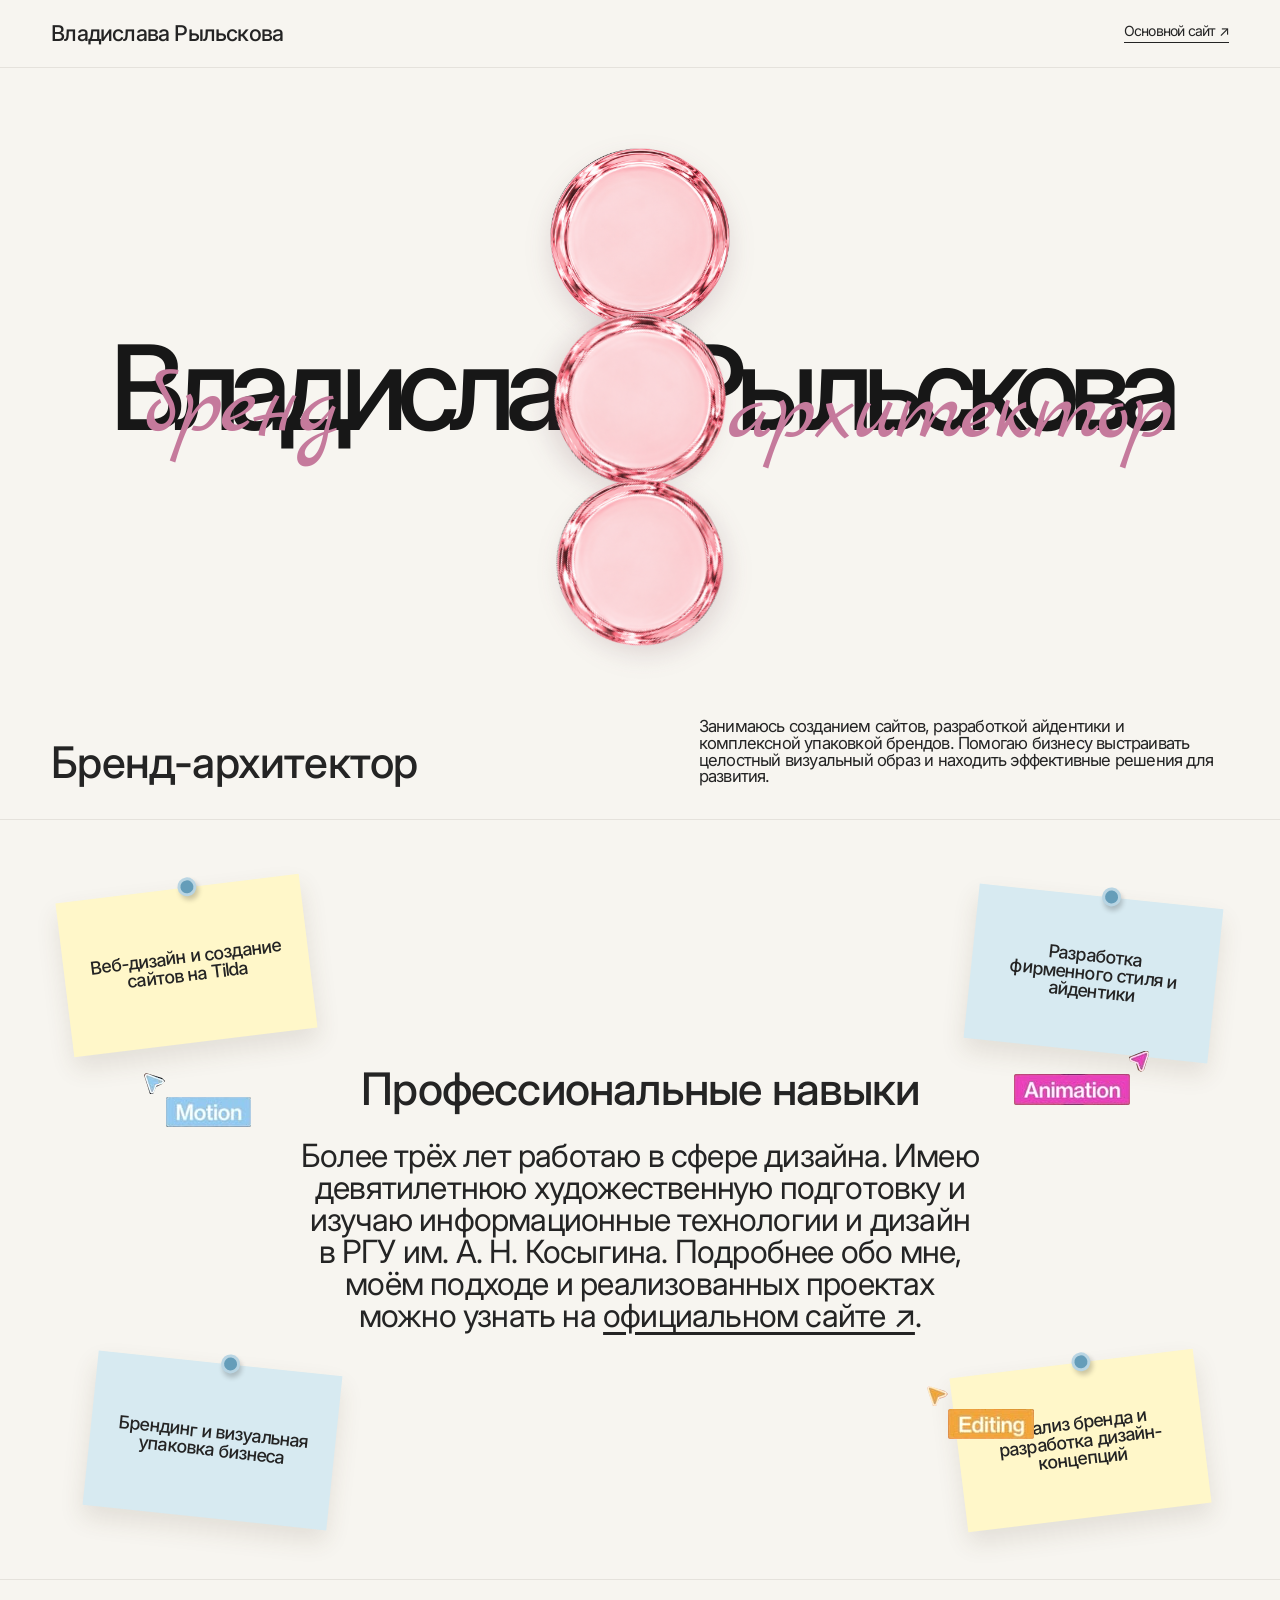
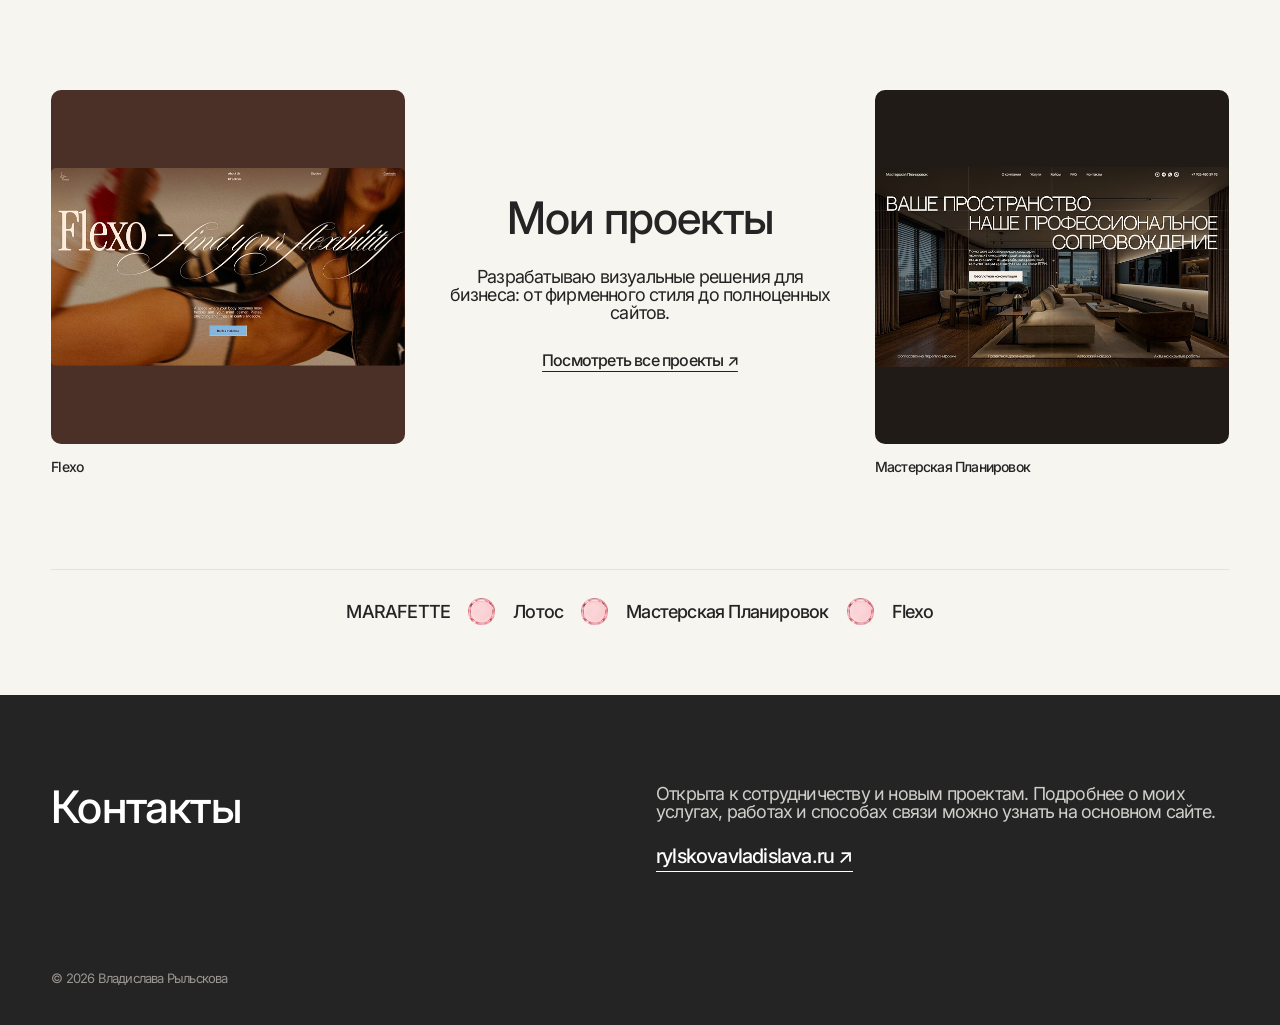
==== index.html @ a418073c "Добавлено мини-портфолио ЛР 7" ====
<!doctype html>
<html lang="ru">
<head>
  <meta charset="utf-8">
  <meta name="viewport" content="width=device-width, initial-scale=1">
  <meta name="description" content="Владислава Рыльскова — бренд-архитектор. Сайты, айдентика и комплексная упаковка брендов.">
  <title>Владислава Рыльскова — бренд-архитектор</title>
  <link rel="preconnect" href="https://fonts.googleapis.com">
  <link rel="preconnect" href="https://fonts.gstatic.com" crossorigin>
  <link href="https://fonts.googleapis.com/css2?family=Inter:wght@400;500&family=Marck+Script&display=swap" rel="stylesheet">
  <link rel="stylesheet" href="style.css">
</head>
<body>
  <header class="hero-top">
        <h1 id="hero-name">Владислава Рыльскова</h1>
        <a href="https://rylskovavladislava.ru" target="_blank" rel="noopener noreferrer">Основной сайт <span aria-hidden="true">↗</span></a>
  </header>
  <main>
    <section id="about" aria-labelledby="hero-name">
      <div class="hero-art" aria-hidden="true">
        <span class="hero-back-name"><span>Владислава</span> <span>Рыльскова</span></span>
        <span class="hero-script hero-script-left">бренд</span>
        <span class="hero-script hero-script-right">архитектор</span>
        <div class="crystal-stack">
          <img src="assets/pink-glass-disc.png" alt="" width="610" height="607">
          <img src="assets/pink-glass-disc.png" alt="" width="610" height="607">
          <img src="assets/pink-glass-disc.png" alt="" width="610" height="607">
        </div>
      </div>
      <div class="hero-bottom">
        <h2>Бренд-архитектор</h2>
        <p>Занимаюсь созданием сайтов, разработкой айдентики и комплексной упаковкой брендов. Помогаю бизнесу выстраивать целостный визуальный образ и находить эффективные решения для развития.</p>
      </div>
    </section>
    <section id="skills" class="content-section" aria-labelledby="skills-title">
      <div class="skills-center">
        <h2 id="skills-title">Профессиональные навыки</h2>
        <p>Более трёх лет работаю в сфере дизайна. Имею девятилетнюю художественную подготовку и изучаю информационные технологии и дизайн в РГУ им. А. Н. Косыгина. Подробнее обо мне, моём подходе и реализованных проектах можно узнать на <a href="https://rylskovavladislava.ru" target="_blank" rel="noopener noreferrer">официальном сайте ↗</a>.</p>
      </div>
      <ul class="skill-notes">
        <li class="skill-note skill-note-one">Веб-дизайн и создание сайтов на Tilda</li>
        <li class="skill-note skill-note-two">Разработка фирменного стиля и айдентики</li>
        <li class="skill-note skill-note-three">Брендинг и визуальная упаковка бизнеса</li>
        <li class="skill-note skill-note-four">Анализ бренда и разработка дизайн-концепций</li>
      </ul>
      <div class="skills-decoration" aria-hidden="true">
        <img class="cursor-motion" src="assets/cursor-motion.png" alt="" width="113" height="60">
        <img class="cursor-animation" src="assets/cursor-animation.png" alt="" width="141" height="60">
        <img class="cursor-editing" src="assets/cursor-editing.png" alt="" width="113" height="59">
      </div>
    </section>
    <section id="projects" class="content-section" aria-labelledby="projects-title">
      <figure class="project-case project-case-left">
        <div class="project-image project-image-flexo">
          <img src="assets/flexo-case.png" alt="Главный экран сайта Flexo" width="705" height="396" loading="lazy">
        </div>
        <figcaption>Flexo</figcaption>
      </figure>
      <div class="projects-center">
        <h2 id="projects-title">Мои проекты</h2>
        <p>Разрабатываю визуальные решения для бизнеса: от фирменного стиля до полноценных сайтов.</p>
        <a class="text-link" href="https://rylskovavladislava.ru" target="_blank" rel="noopener noreferrer">Посмотреть все проекты ↗</a>
      </div>
      <figure class="project-case project-case-right">
        <div class="project-image project-image-planirovok">
          <img src="assets/planirovok-case.png" alt="Главный экран сайта «Мастерская Планировок»" width="706" height="397" loading="lazy">
        </div>
        <figcaption>Мастерская Планировок</figcaption>
      </figure>
      <ul class="project-line" aria-label="Проекты">
        <li>MARAFETTE</li>
        <li class="project-crystal" aria-hidden="true"><img src="assets/pink-glass-disc.png" alt="" width="32" height="32"></li>
        <li>Лотос</li>
        <li class="project-crystal" aria-hidden="true"><img src="assets/pink-glass-disc.png" alt="" width="32" height="32"></li>
        <li>Мастерская Планировок</li>
        <li class="project-crystal" aria-hidden="true"><img src="assets/pink-glass-disc.png" alt="" width="32" height="32"></li>
        <li>Flexo</li>
      </ul>
    </section>
  </main>
  <footer id="contacts" aria-labelledby="contacts-title">
    <div class="footer-inner">
      <h2 id="contacts-title">Контакты</h2>
      <div>
        <p>Открыта к сотрудничеству и новым проектам. Подробнее о моих услугах, работах и способах связи можно узнать на основном сайте.</p>
        <a href="https://rylskovavladislava.ru" target="_blank" rel="noopener noreferrer">rylskovavladislava.ru ↗</a>
      </div>
    </div>
    <p class="copyright">© 2026 Владислава Рыльскова</p>
  </footer>
</body>
</html>
---- style.css ----
/* ==================================
   ОБЩИЕ НАСТРОЙКИ
================================== */

*,
*::before,
*::after {
    box-sizing: border-box;
}

html {
    scroll-behavior: smooth;
}

body {
    margin: 0;
    background-color: #F7F5F0;
    color: #242424;
    font-family: 'Inter', Arial, sans-serif;
    font-size: 16px;
    font-weight: 400;
    line-height: 1;
    letter-spacing: -0.05em;
}

h1,
h2,
h3 {
    font-weight: 500;
}

a {
    color: inherit;
}

a:focus-visible {
    outline: 2px solid #C57A9C;
    outline-offset: 5px;
}


/* ==================================
   ЗАКРЕПЛЁННАЯ ШАПКА
================================== */

.hero-top {
    position: fixed;
    top: 0;
    left: 0;
    right: 0;
    z-index: 20;
    display: flex;
    justify-content: space-between;
    align-items: center;
    gap: 32px;
    min-height: 68px;
    padding: 18px clamp(24px, 4vw, 68px);
    background-color: #F7F5F0;
    border-bottom: 1px solid #E5E2DC;
}

.hero-top h1 {
    margin: 0;
    font-size: clamp(17px, 1.7vw, 25px);
}

.hero-top a {
    padding-bottom: 4px;
    border-bottom: 1px solid currentColor;
    font-size: 14px;
    text-decoration: none;
    white-space: nowrap;
}

.hero-top a:hover,
#skills a:hover,
.text-link:hover {
    color: #C57A9C;
}


/* ==================================
   ПЕРВЫЙ ЭКРАН
================================== */

#about {
    display: flex;
    flex-direction: column;
    min-height: min(820px, 100svh);
    padding: 94px clamp(24px, 4vw, 68px) 34px;
    border-bottom: 1px solid #E5E2DC;
    overflow: hidden;
}

.hero-art {
    position: relative;
    flex: 1;
    min-height: 420px;
}

/* Крупное имя на заднем плане */
.hero-back-name {
    position: absolute;
    top: 47%;
    left: 50%;
    transform: translate(-50%, -50%);
    color: #171717;
    font-size: clamp(65px, 9.2vw, 160px);
    font-weight: 500;
    line-height: 0.8;
    letter-spacing: -0.095em;
    white-space: nowrap;
}

/* Рукописные слова по сторонам */
.hero-script {
    position: absolute;
    z-index: 2;
    color: #C57A9C;
    font-family: 'Marck Script', cursive;
    font-size: clamp(48px, 7.2vw, 120px);
    line-height: 1;
    letter-spacing: -0.035em;
}

.hero-script-left {
    top: 43%;
    left: 8%;
}

.hero-script-right {
    top: 44%;
    right: 5%;
}

/* Вертикальный ряд розовых кристаллов */
.crystal-stack {
    position: absolute;
    top: 49%;
    left: 50%;
    z-index: 1;
    display: flex;
    flex-direction: column;
    align-items: center;
    transform: translate(-50%, -50%);
}

.crystal-stack img {
    display: block;
    width: clamp(108px, 14vw, 218px);
    height: auto;
    filter: drop-shadow(0 11px 13px rgba(95, 47, 66, 0.15));
}

.crystal-stack img + img {
    margin-top: -16px;
}

.crystal-stack img:nth-child(2) {
    transform: rotate(63deg) scale(0.96);
}

.crystal-stack img:nth-child(3) {
    transform: rotate(-28deg) scale(0.93);
}

/* Должность и первый абзац */
.hero-bottom {
    position: relative;
    z-index: 3;
    display: flex;
    justify-content: space-between;
    align-items: end;
    gap: 32px;
}

.hero-bottom h2 {
    flex: 0 0 43%;
    margin: 0;
    font-size: clamp(27px, 3.4vw, 52px);
}

.hero-bottom p {
    width: min(45%, 585px);
    margin: 0;
    font-size: clamp(15px, 1.3vw, 18px);
}


/* ==================================
   ОБЩИЕ СТИЛИ РАЗДЕЛОВ
================================== */

.content-section {
    max-width: 1380px;
    margin: 0 auto;
    padding: 96px clamp(24px, 4vw, 68px);
    scroll-margin-top: 70px;
}

.content-section h2,
#contacts h2 {
    margin: 0;
    font-size: clamp(32px, 3.5vw, 52px);
}

.content-section p,
#contacts p {
    font-size: 18px;
}


/* ==================================
   ВТОРОЙ ЭКРАН — ОБО МНЕ И НАВЫКИ
================================== */

#skills {
    position: relative;
    display: flex;
    align-items: center;
    justify-content: center;
    min-height: 760px;
    border-bottom: 1px solid #E5E2DC;
}

.skills-center {
    position: relative;
    z-index: 2;
    max-width: 680px;
    text-align: center;
}

.skills-center h2 {
    margin-bottom: 28px;
}

.skills-center p {
    margin: 0;
    font-size: clamp(23px, 2.5vw, 32px);
}

.skills-center a {
    text-underline-offset: 5px;
}

/* Четыре заметки с навыками */
.skill-notes {
    position: absolute;
    inset: 0;
    padding: 0;
    margin: 0;
    list-style: none;
}

.skill-note {
    position: absolute;
    display: flex;
    align-items: center;
    justify-content: center;
    width: 245px;
    min-height: 155px;
    padding: 28px 23px;
    background-color: #FFF7C9;
    box-shadow: 0 12px 25px rgba(80, 65, 45, 0.12);
    font-size: 18px;
    font-weight: 500;
    text-align: center;
}

/* Синие кнопки-скрепки на заметках */
.skill-note::before {
    position: absolute;
    top: -10px;
    left: 50%;
    width: 19px;
    height: 19px;
    border: 3px solid #B9D5E3;
    border-radius: 50%;
    background-color: #659DB9;
    box-shadow: 2px 4px 5px rgba(0, 0, 0, 0.2);
    content: '';
}

.skill-note-one {
    top: 9%;
    left: 5%;
    transform: rotate(-7deg);
}

.skill-note-two {
    top: 10%;
    right: 5%;
    background-color: #D7EAF1;
    transform: rotate(6deg);
}

.skill-note-three {
    bottom: 8%;
    left: 7%;
    background-color: #D7EAF1;
    transform: rotate(6deg);
}

.skill-note-four {
    right: 6%;
    bottom: 8%;
    transform: rotate(-7deg);
}

/* Графика курсоров из папки Reel Studio */
.skills-decoration img {
    position: absolute;
    z-index: 1;
    height: auto;
}

.cursor-motion {
    top: 33%;
    left: 11%;
    width: 113px;
}

.cursor-animation {
    top: 30%;
    right: 10%;
    width: 141px;
}

.cursor-editing {
    right: 19%;
    bottom: 18%;
    width: 113px;
}

/* ==================================
   МОИ ПРОЕКТЫ
================================== */

#projects {
    display: grid;
    grid-template-columns: 1fr 1.1fr 1fr;
    align-items: center;
    gap: 40px;
    padding-top: 110px;
    padding-bottom: 70px;
}

.project-case {
    min-width: 0;
    margin: 0;
}

.project-image {
    display: grid;
    place-items: center;
    aspect-ratio: 1;
    overflow: hidden;
    border-radius: 10px;
}

.project-image img {
    display: block;
    width: 100%;
    height: 100%;
    object-fit: contain;
}

.project-image-flexo {
    background-color: #4B3028;
}

.project-image-planirovok {
    background-color: #211B18;
}

.project-case figcaption {
    margin-top: 16px;
    font-size: 14px;
    font-weight: 500;
}

.projects-center {
    text-align: center;
}

.projects-center h2 {
    margin-bottom: 28px;
}

.projects-center p {
    max-width: 430px;
    margin: 0 auto 30px;
    font-size: 18px;
}

.project-line {
    grid-column: 1 / -1;
    display: flex;
    flex-wrap: wrap;
    justify-content: center;
    align-items: center;
    gap: 18px;
    margin: 55px 0 0;
    padding: 28px 0 0;
    border-top: 1px solid #E5E2DC;
    list-style: none;
    font-size: 18px;
    font-weight: 500;
    text-align: center;
}

.project-crystal img {
    display: block;
    width: 27px;
    height: 27px;
}

.text-link {
    display: inline-block;
    font-weight: 500;
    text-underline-offset: 5px;
}


/* ==================================
   КОНТАКТЫ
================================== */

#contacts {
    padding: 90px clamp(24px, 4vw, 68px) 40px;
    background-color: #242424;
    color: #FFFFFF;
    scroll-margin-top: 70px;
}

.footer-inner {
    display: grid;
    grid-template-columns: 1fr 1fr;
    gap: 32px;
    max-width: 1244px;
    margin: 0 auto;
}

.footer-inner p {
    max-width: 600px;
    margin: 0 0 25px;
    color: #D0CECA;
}

.footer-inner a {
    display: inline-block;
    padding-bottom: 5px;
    border-bottom: 1px solid #FFFFFF;
    font-size: 20px;
    font-weight: 500;
    text-decoration: none;
}

.footer-inner a:hover {
    color: #E5B6CB;
}

#contacts .copyright {
    max-width: 1244px;
    margin: 100px auto 0;
    color: #999590;
    font-size: 13px;
}


/* ==================================
   АДАПТАЦИЯ ПОД ПЛАНШЕТЫ
================================== */

@media (max-width: 900px) {
    #about {
        min-height: 780px;
    }

    .hero-back-name {
        font-size: 9.3vw;
    }

    .hero-script-left {
        left: 2%;
    }

    .hero-script-right {
        right: 1%;
    }

    .hero-bottom h2 {
        flex-basis: 38%;
    }

    .hero-bottom p {
        width: 52%;
    }

    #skills {
        min-height: 820px;
    }

    .skills-center {
        max-width: 560px;
    }

    .skill-note {
        width: 205px;
        min-height: 140px;
        font-size: 16px;
    }

    #projects {
        grid-template-columns: 1fr 1fr;
    }

    .projects-center {
        grid-column: 1 / -1;
        grid-row: 1;
        margin-bottom: 24px;
    }
}


/* ==================================
   АДАПТАЦИЯ ПОД ТЕЛЕФОНЫ
================================== */

@media (max-width: 600px) {
    #about {
        min-height: 100svh;
        padding: 88px 20px 28px;
    }

    .hero-top {
        gap: 12px;
        min-height: 70px;
        padding: 16px 20px;
    }

    .hero-top h1 {
        max-width: 145px;
        font-size: 17px;
    }

    .hero-top a {
        font-size: 12px;
    }

    .hero-art {
        min-height: 350px;
    }

    .hero-back-name {
        top: 46%;
        display: flex;
        flex-direction: column;
        align-items: center;
        gap: 8px;
        font-size: clamp(53px, 13.5vw, 82px);
    }

    .hero-script {
        font-size: clamp(38px, 11vw, 60px);
    }

    .hero-script-left {
        top: 27%;
        left: 3%;
    }

    .hero-script-right {
        top: 58%;
        right: 2%;
    }

    .crystal-stack {
        top: 46%;
    }

    .crystal-stack img {
        width: clamp(104px, 29vw, 150px);
    }

    .crystal-stack img + img {
        margin-top: -7px;
    }

    .hero-bottom {
        display: block;
    }

    .hero-bottom h2 {
        margin-bottom: 18px;
        font-size: clamp(28px, 8vw, 42px);
    }

    .hero-bottom p {
        width: 100%;
        font-size: 15px;
    }

    .content-section {
        padding: 70px 24px;
    }

    #skills {
        display: block;
        min-height: 0;
    }

    .skills-center {
        margin: 0 auto 74px;
    }

    .skills-center h2 {
        margin-bottom: 25px;
    }

    .skills-center p {
        font-size: 23px;
    }

    .skill-notes {
        position: static;
        display: grid;
        gap: 35px;
    }

    .skill-note {
        position: relative;
        top: auto;
        right: auto;
        bottom: auto;
        left: auto;
        width: min(82%, 300px);
        min-height: 125px;
        margin: 0;
        font-size: 17px;
    }

    .skill-note:nth-child(even) {
        margin-left: auto;
    }

    .skills-decoration {
        display: none;
    }

    .footer-inner {
        display: block;
    }

    #projects {
        gap: 18px;
        padding-top: 75px;
        padding-bottom: 55px;
    }

    .projects-center {
        margin-bottom: 20px;
    }

    .projects-center h2 {
        margin-bottom: 20px;
    }

    .project-case figcaption {
        font-size: 12px;
    }

    .project-line {
        gap: 10px;
        margin-top: 28px;
        padding-top: 25px;
        font-size: 15px;
    }

    .project-crystal img {
        width: 20px;
        height: 20px;
    }

    #contacts {
        padding: 70px 24px 40px;
    }

    #contacts h2 {
        margin-bottom: 32px;
    }

    .footer-inner a {
        font-size: 17px;
    }

    #contacts .copyright {
        margin-top: 80px;
    }
}


/* ==================================
   НАСТРОЙКИ ДОСТУПНОСТИ
================================== */

@media (prefers-reduced-motion: reduce) {
    html {
        scroll-behavior: auto;
    }

}
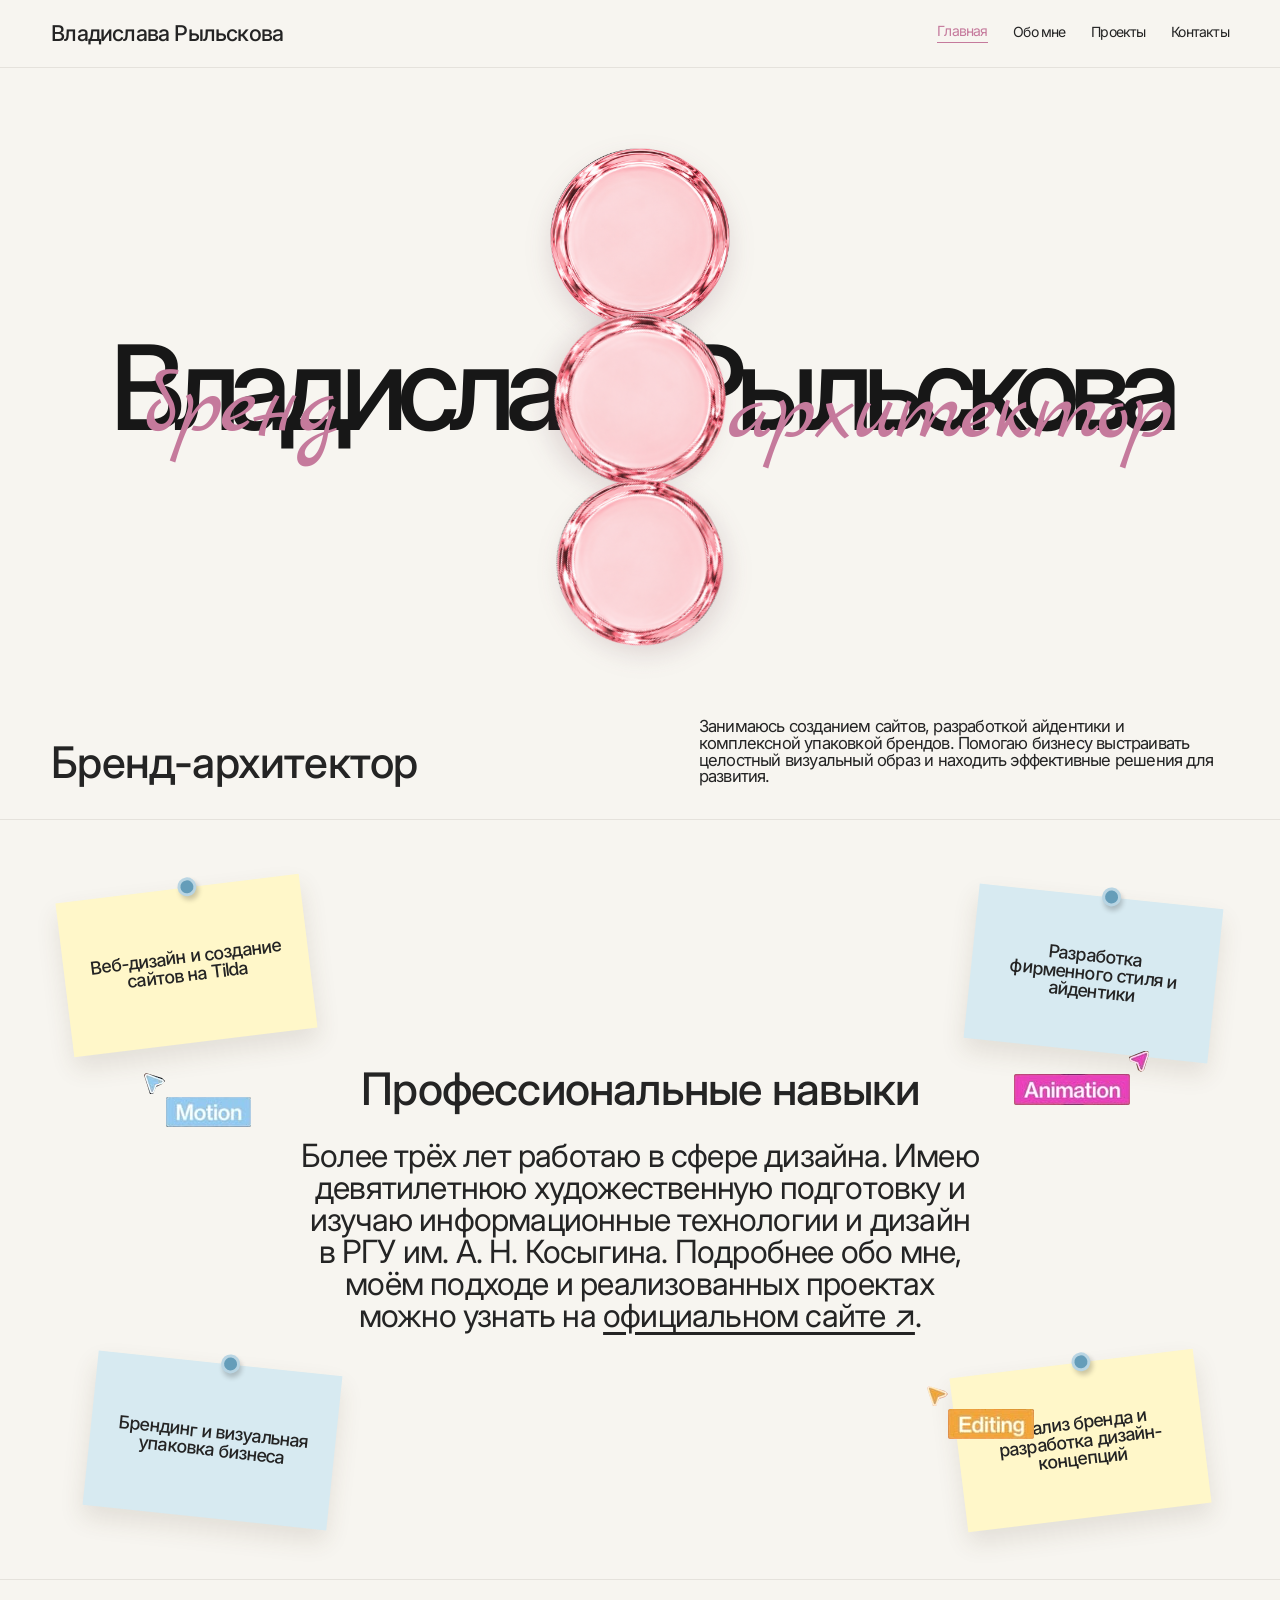
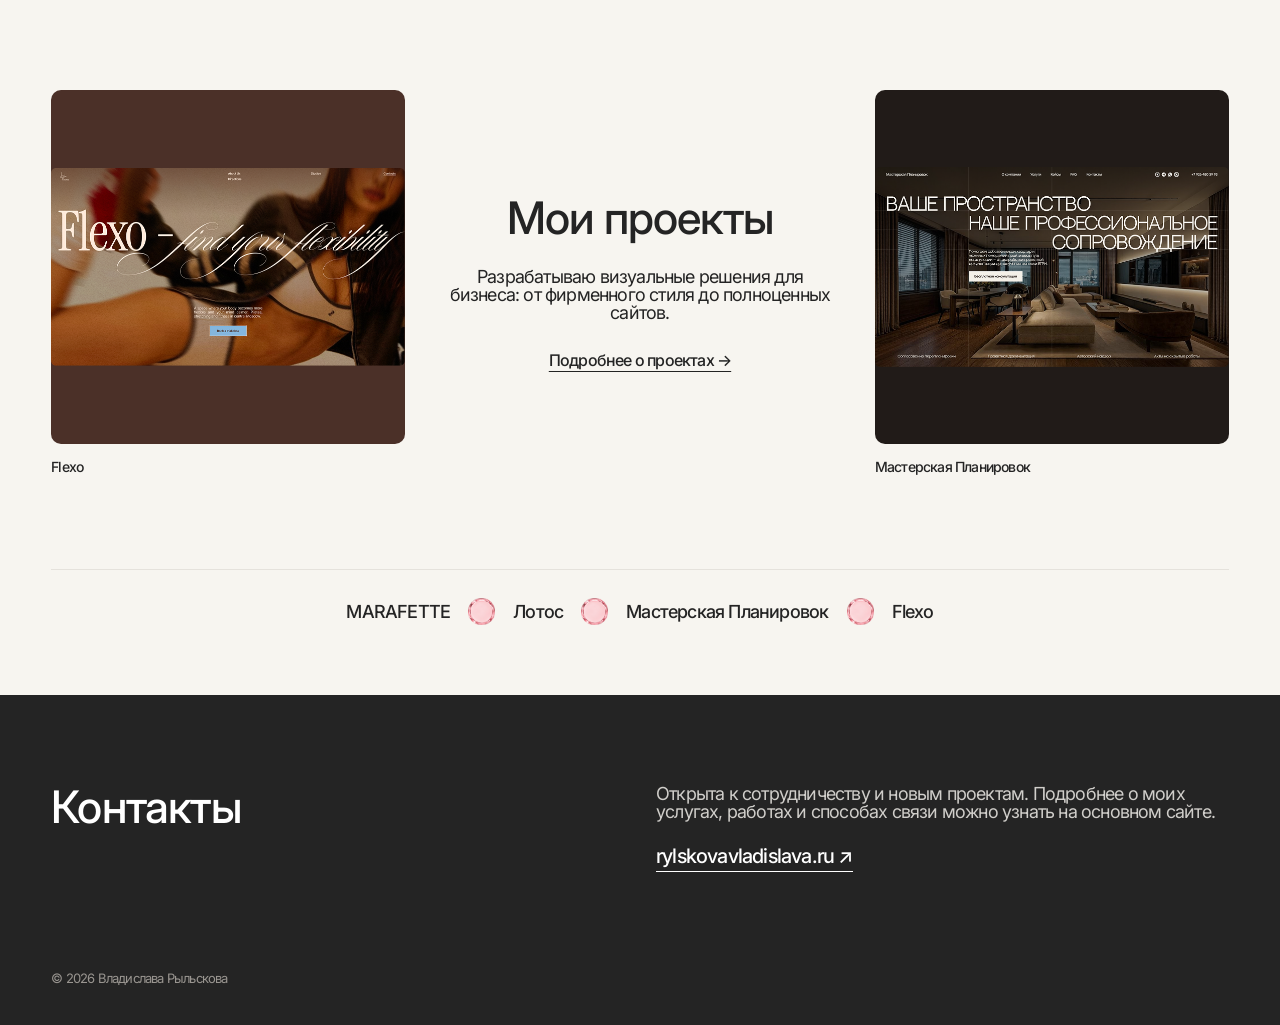
==== commit cb4cba42: "Расширить действующее портфолио для лабораторной работы 8" ====
--- a/index.html
+++ b/index.html
@@ -3,17 +3,24 @@
 <head>
   <meta charset="utf-8">
   <meta name="viewport" content="width=device-width, initial-scale=1">
-  <meta name="description" content="Владислава Рыльскова — бренд-архитектор. Сайты, айдентика и комплексная упаковка брендов.">
-  <title>Владислава Рыльскова — бренд-архитектор</title>
+  <meta name="description" content="Бренд-архитектор Владислава Рыльскова создаёт сайты, айдентику и визуальную упаковку брендов. Узнайте о подходе, проектах и возможностях сотрудничества.">
+  <title>Бренд-архитектор Владислава Рыльскова — сайты и айдентика</title>
   <link rel="preconnect" href="https://fonts.googleapis.com">
   <link rel="preconnect" href="https://fonts.gstatic.com" crossorigin>
   <link href="https://fonts.googleapis.com/css2?family=Inter:wght@400;500&family=Marck+Script&display=swap" rel="stylesheet">
-  <link rel="stylesheet" href="style.css">
+  <link rel="stylesheet" href="css/style.css">
+  <script src="js/site.js" defer></script>
 </head>
 <body>
   <header class="hero-top">
-        <h1 id="hero-name">Владислава Рыльскова</h1>
-        <a href="https://rylskovavladislava.ru" target="_blank" rel="noopener noreferrer">Основной сайт <span aria-hidden="true">↗</span></a>
+    <a class="site-name" href="index.html">Владислава Рыльскова</a>
+    <button class="menu-toggle" type="button" aria-expanded="false" aria-controls="site-nav">Меню</button>
+    <nav class="site-nav" id="site-nav" aria-label="Основная навигация">
+      <a href="index.html" aria-current="page">Главная</a>
+      <a href="about.html">Обо мне</a>
+      <a href="projects.html">Проекты</a>
+      <a href="contacts.html">Контакты</a>
+    </nav>
   </header>
   <main>
     <section id="about" aria-labelledby="hero-name">
@@ -22,13 +29,13 @@
         <span class="hero-script hero-script-left">бренд</span>
         <span class="hero-script hero-script-right">архитектор</span>
         <div class="crystal-stack">
-          <img src="assets/pink-glass-disc.png" alt="" width="610" height="607">
-          <img src="assets/pink-glass-disc.png" alt="" width="610" height="607">
-          <img src="assets/pink-glass-disc.png" alt="" width="610" height="607">
+          <img src="images/pink-glass-disc.png" alt="" width="610" height="607">
+          <img src="images/pink-glass-disc.png" alt="" width="610" height="607">
+          <img src="images/pink-glass-disc.png" alt="" width="610" height="607">
         </div>
       </div>
       <div class="hero-bottom">
-        <h2>Бренд-архитектор</h2>
+        <h1 id="hero-name">Бренд-архитектор</h1>
         <p>Занимаюсь созданием сайтов, разработкой айдентики и комплексной упаковкой брендов. Помогаю бизнесу выстраивать целостный визуальный образ и находить эффективные решения для развития.</p>
       </div>
     </section>
@@ -44,36 +51,36 @@
         <li class="skill-note skill-note-four">Анализ бренда и разработка дизайн-концепций</li>
       </ul>
       <div class="skills-decoration" aria-hidden="true">
-        <img class="cursor-motion" src="assets/cursor-motion.png" alt="" width="113" height="60">
-        <img class="cursor-animation" src="assets/cursor-animation.png" alt="" width="141" height="60">
-        <img class="cursor-editing" src="assets/cursor-editing.png" alt="" width="113" height="59">
+        <img class="cursor-motion" src="images/cursor-motion.png" alt="" width="113" height="60">
+        <img class="cursor-animation" src="images/cursor-animation.png" alt="" width="141" height="60">
+        <img class="cursor-editing" src="images/cursor-editing.png" alt="" width="113" height="59">
       </div>
     </section>
     <section id="projects" class="content-section" aria-labelledby="projects-title">
       <figure class="project-case project-case-left">
         <div class="project-image project-image-flexo">
-          <img src="assets/flexo-case.png" alt="Главный экран сайта Flexo" width="705" height="396" loading="lazy">
+          <img src="images/flexo-case.png" alt="Главный экран сайта Flexo" width="705" height="396" loading="lazy">
         </div>
         <figcaption>Flexo</figcaption>
       </figure>
       <div class="projects-center">
         <h2 id="projects-title">Мои проекты</h2>
         <p>Разрабатываю визуальные решения для бизнеса: от фирменного стиля до полноценных сайтов.</p>
-        <a class="text-link" href="https://rylskovavladislava.ru" target="_blank" rel="noopener noreferrer">Посмотреть все проекты ↗</a>
+        <a class="text-link" href="projects.html">Подробнее о проектах →</a>
       </div>
       <figure class="project-case project-case-right">
         <div class="project-image project-image-planirovok">
-          <img src="assets/planirovok-case.png" alt="Главный экран сайта «Мастерская Планировок»" width="706" height="397" loading="lazy">
+          <img src="images/planirovok-case.png" alt="Главный экран сайта «Мастерская Планировок»" width="706" height="397" loading="lazy">
         </div>
         <figcaption>Мастерская Планировок</figcaption>
       </figure>
       <ul class="project-line" aria-label="Проекты">
         <li>MARAFETTE</li>
-        <li class="project-crystal" aria-hidden="true"><img src="assets/pink-glass-disc.png" alt="" width="32" height="32"></li>
+        <li class="project-crystal" aria-hidden="true"><img src="images/pink-glass-disc.png" alt="" width="32" height="32"></li>
         <li>Лотос</li>
-        <li class="project-crystal" aria-hidden="true"><img src="assets/pink-glass-disc.png" alt="" width="32" height="32"></li>
+        <li class="project-crystal" aria-hidden="true"><img src="images/pink-glass-disc.png" alt="" width="32" height="32"></li>
         <li>Мастерская Планировок</li>
-        <li class="project-crystal" aria-hidden="true"><img src="assets/pink-glass-disc.png" alt="" width="32" height="32"></li>
+        <li class="project-crystal" aria-hidden="true"><img src="images/pink-glass-disc.png" alt="" width="32" height="32"></li>
         <li>Flexo</li>
       </ul>
     </section>
--- a/css/style.css
+++ b/css/style.css
@@ -0,0 +1,919 @@
+/* ==================================
+   ОБЩИЕ НАСТРОЙКИ
+================================== */
+
+*,
+*::before,
+*::after {
+    box-sizing: border-box;
+}
+
+html {
+    scroll-behavior: smooth;
+}
+
+body {
+    margin: 0;
+    background-color: #F7F5F0;
+    color: #242424;
+    font-family: 'Inter', Arial, sans-serif;
+    font-size: 16px;
+    font-weight: 400;
+    line-height: 1;
+    letter-spacing: -0.05em;
+}
+
+h1,
+h2,
+h3 {
+    font-weight: 500;
+}
+
+a {
+    color: inherit;
+}
+
+a:focus-visible {
+    outline: 2px solid #C57A9C;
+    outline-offset: 5px;
+}
+
+
+/* ==================================
+   ЗАКРЕПЛЁННАЯ ШАПКА
+================================== */
+
+.hero-top {
+    position: fixed;
+    top: 0;
+    left: 0;
+    right: 0;
+    z-index: 20;
+    display: flex;
+    justify-content: space-between;
+    align-items: center;
+    gap: 32px;
+    min-height: 68px;
+    padding: 18px clamp(24px, 4vw, 68px);
+    background-color: #F7F5F0;
+    border-bottom: 1px solid #E5E2DC;
+}
+
+.hero-top .site-name {
+    margin: 0;
+    font-size: clamp(17px, 1.7vw, 25px);
+    font-weight: 500;
+    text-decoration: none;
+}
+
+.site-nav {
+    display: flex;
+    align-items: center;
+    gap: clamp(12px, 2vw, 32px);
+}
+
+.site-nav a {
+    padding-bottom: 4px;
+    font-size: 14px;
+    text-decoration: none;
+    white-space: nowrap;
+}
+
+.site-nav a:hover,
+.site-nav a[aria-current="page"],
+#skills a:hover,
+.text-link:hover {
+    color: #C57A9C;
+}
+
+.site-nav a[aria-current="page"] {
+    border-bottom: 1px solid currentColor;
+}
+
+.menu-toggle {
+    display: none;
+}
+
+/* ==================================
+   ПЕРВЫЙ ЭКРАН
+================================== */
+
+#about {
+    display: flex;
+    flex-direction: column;
+    min-height: min(820px, 100svh);
+    padding: 94px clamp(24px, 4vw, 68px) 34px;
+    border-bottom: 1px solid #E5E2DC;
+    overflow: hidden;
+}
+
+.hero-art {
+    position: relative;
+    flex: 1;
+    min-height: 420px;
+}
+
+/* Крупное имя на заднем плане */
+.hero-back-name {
+    position: absolute;
+    top: 47%;
+    left: 50%;
+    transform: translate(-50%, -50%);
+    color: #171717;
+    font-size: clamp(65px, 9.2vw, 160px);
+    font-weight: 500;
+    line-height: 0.8;
+    letter-spacing: -0.095em;
+    white-space: nowrap;
+}
+
+/* Рукописные слова по сторонам */
+.hero-script {
+    position: absolute;
+    z-index: 2;
+    color: #C57A9C;
+    font-family: 'Marck Script', cursive;
+    font-size: clamp(48px, 7.2vw, 120px);
+    line-height: 1;
+    letter-spacing: -0.035em;
+}
+
+.hero-script-left {
+    top: 43%;
+    left: 8%;
+}
+
+.hero-script-right {
+    top: 44%;
+    right: 5%;
+}
+
+/* Вертикальный ряд розовых кристаллов */
+.crystal-stack {
+    position: absolute;
+    top: 49%;
+    left: 50%;
+    z-index: 1;
+    display: flex;
+    flex-direction: column;
+    align-items: center;
+    transform: translate(-50%, -50%);
+}
+
+.crystal-stack img {
+    display: block;
+    width: clamp(108px, 14vw, 218px);
+    height: auto;
+    filter: drop-shadow(0 11px 13px rgba(95, 47, 66, 0.15));
+}
+
+.crystal-stack img + img {
+    margin-top: -16px;
+}
+
+.crystal-stack img:nth-child(2) {
+    transform: rotate(63deg) scale(0.96);
+}
+
+.crystal-stack img:nth-child(3) {
+    transform: rotate(-28deg) scale(0.93);
+}
+
+/* Должность и первый абзац */
+.hero-bottom {
+    position: relative;
+    z-index: 3;
+    display: flex;
+    justify-content: space-between;
+    align-items: end;
+    gap: 32px;
+}
+
+.hero-bottom h1 {
+    flex: 0 0 43%;
+    margin: 0;
+    font-size: clamp(27px, 3.4vw, 52px);
+}
+
+.hero-bottom p {
+    width: min(45%, 585px);
+    margin: 0;
+    font-size: clamp(15px, 1.3vw, 18px);
+}
+
+
+/* ==================================
+   ОБЩИЕ СТИЛИ РАЗДЕЛОВ
+================================== */
+
+.content-section {
+    max-width: 1380px;
+    margin: 0 auto;
+    padding: 96px clamp(24px, 4vw, 68px);
+    scroll-margin-top: 70px;
+}
+
+.content-section h2,
+#contacts h2 {
+    margin: 0;
+    font-size: clamp(32px, 3.5vw, 52px);
+}
+
+.content-section p,
+#contacts p {
+    font-size: 18px;
+}
+
+
+/* ==================================
+   ВТОРОЙ ЭКРАН — ОБО МНЕ И НАВЫКИ
+================================== */
+
+#skills {
+    position: relative;
+    display: flex;
+    align-items: center;
+    justify-content: center;
+    min-height: 760px;
+    border-bottom: 1px solid #E5E2DC;
+}
+
+.skills-center {
+    position: relative;
+    z-index: 2;
+    max-width: 680px;
+    text-align: center;
+}
+
+.skills-center h2 {
+    margin-bottom: 28px;
+}
+
+.skills-center p {
+    margin: 0;
+    font-size: clamp(23px, 2.5vw, 32px);
+}
+
+.skills-center a {
+    text-underline-offset: 5px;
+}
+
+/* Четыре заметки с навыками */
+.skill-notes {
+    position: absolute;
+    inset: 0;
+    padding: 0;
+    margin: 0;
+    list-style: none;
+}
+
+.skill-note {
+    position: absolute;
+    display: flex;
+    align-items: center;
+    justify-content: center;
+    width: 245px;
+    min-height: 155px;
+    padding: 28px 23px;
+    background-color: #FFF7C9;
+    box-shadow: 0 12px 25px rgba(80, 65, 45, 0.12);
+    font-size: 18px;
+    font-weight: 500;
+    text-align: center;
+}
+
+/* Синие кнопки-скрепки на заметках */
+.skill-note::before {
+    position: absolute;
+    top: -10px;
+    left: 50%;
+    width: 19px;
+    height: 19px;
+    border: 3px solid #B9D5E3;
+    border-radius: 50%;
+    background-color: #659DB9;
+    box-shadow: 2px 4px 5px rgba(0, 0, 0, 0.2);
+    content: '';
+}
+
+.skill-note-one {
+    top: 9%;
+    left: 5%;
+    transform: rotate(-7deg);
+}
+
+.skill-note-two {
+    top: 10%;
+    right: 5%;
+    background-color: #D7EAF1;
+    transform: rotate(6deg);
+}
+
+.skill-note-three {
+    bottom: 8%;
+    left: 7%;
+    background-color: #D7EAF1;
+    transform: rotate(6deg);
+}
+
+.skill-note-four {
+    right: 6%;
+    bottom: 8%;
+    transform: rotate(-7deg);
+}
+
+/* Графика курсоров из папки Reel Studio */
+.skills-decoration img {
+    position: absolute;
+    z-index: 1;
+    height: auto;
+}
+
+.cursor-motion {
+    top: 33%;
+    left: 11%;
+    width: 113px;
+}
+
+.cursor-animation {
+    top: 30%;
+    right: 10%;
+    width: 141px;
+}
+
+.cursor-editing {
+    right: 19%;
+    bottom: 18%;
+    width: 113px;
+}
+
+/* ==================================
+   МОИ ПРОЕКТЫ
+================================== */
+
+#projects {
+    display: grid;
+    grid-template-columns: 1fr 1.1fr 1fr;
+    align-items: center;
+    gap: 40px;
+    padding-top: 110px;
+    padding-bottom: 70px;
+}
+
+.project-case {
+    min-width: 0;
+    margin: 0;
+}
+
+.project-image {
+    display: grid;
+    place-items: center;
+    aspect-ratio: 1;
+    overflow: hidden;
+    border-radius: 10px;
+}
+
+.project-image img {
+    display: block;
+    width: 100%;
+    height: 100%;
+    object-fit: contain;
+}
+
+.project-image-flexo {
+    background-color: #4B3028;
+}
+
+.project-image-planirovok {
+    background-color: #211B18;
+}
+
+.project-case figcaption {
+    margin-top: 16px;
+    font-size: 14px;
+    font-weight: 500;
+}
+
+.projects-center {
+    text-align: center;
+}
+
+.projects-center h2 {
+    margin-bottom: 28px;
+}
+
+.projects-center p {
+    max-width: 430px;
+    margin: 0 auto 30px;
+    font-size: 18px;
+}
+
+.project-line {
+    grid-column: 1 / -1;
+    display: flex;
+    flex-wrap: wrap;
+    justify-content: center;
+    align-items: center;
+    gap: 18px;
+    margin: 55px 0 0;
+    padding: 28px 0 0;
+    border-top: 1px solid #E5E2DC;
+    list-style: none;
+    font-size: 18px;
+    font-weight: 500;
+    text-align: center;
+}
+
+.project-crystal img {
+    display: block;
+    width: 27px;
+    height: 27px;
+}
+
+.text-link {
+    display: inline-block;
+    font-weight: 500;
+    text-underline-offset: 5px;
+}
+
+
+/* ==================================
+   КОНТАКТЫ
+================================== */
+
+#contacts {
+    padding: 90px clamp(24px, 4vw, 68px) 40px;
+    background-color: #242424;
+    color: #FFFFFF;
+    scroll-margin-top: 70px;
+}
+
+.footer-inner {
+    display: grid;
+    grid-template-columns: 1fr 1fr;
+    gap: 32px;
+    max-width: 1244px;
+    margin: 0 auto;
+}
+
+.footer-inner p {
+    max-width: 600px;
+    margin: 0 0 25px;
+    color: #D0CECA;
+}
+
+.footer-inner a {
+    display: inline-block;
+    padding-bottom: 5px;
+    border-bottom: 1px solid #FFFFFF;
+    font-size: 20px;
+    font-weight: 500;
+    text-decoration: none;
+}
+
+.footer-inner a:hover {
+    color: #E5B6CB;
+}
+
+#contacts .copyright {
+    max-width: 1244px;
+    margin: 100px auto 0;
+    color: #999590;
+    font-size: 13px;
+}
+
+
+/* ==================================
+   АДАПТАЦИЯ ПОД ПЛАНШЕТЫ
+================================== */
+
+@media (max-width: 900px) {
+    #about {
+        min-height: 780px;
+    }
+
+    .hero-back-name {
+        font-size: 9.3vw;
+    }
+
+    .hero-script-left {
+        left: 2%;
+    }
+
+    .hero-script-right {
+        right: 1%;
+    }
+
+    .hero-bottom h1 {
+        flex-basis: 38%;
+    }
+
+    .hero-bottom p {
+        width: 52%;
+    }
+
+    #skills {
+        min-height: 820px;
+    }
+
+    .skills-center {
+        max-width: 560px;
+    }
+
+    .skill-note {
+        width: 205px;
+        min-height: 140px;
+        font-size: 16px;
+    }
+
+    #projects {
+        grid-template-columns: 1fr 1fr;
+    }
+
+    .projects-center {
+        grid-column: 1 / -1;
+        grid-row: 1;
+        margin-bottom: 24px;
+    }
+}
+
+
+/* ==================================
+   АДАПТАЦИЯ ПОД ТЕЛЕФОНЫ
+================================== */
+
+@media (max-width: 600px) {
+    #about {
+        min-height: 100svh;
+        padding: 88px 20px 28px;
+    }
+
+    .hero-top {
+        gap: 12px;
+        min-height: 70px;
+        padding: 16px 20px;
+    }
+
+    .hero-top .site-name {
+        max-width: 145px;
+        font-size: 17px;
+    }
+
+    .menu-toggle {
+        display: block;
+        padding: 8px 12px;
+        border: 1px solid #C9C5BF;
+        border-radius: 4px;
+        background: transparent;
+        color: inherit;
+        font: inherit;
+        font-size: 14px;
+        cursor: pointer;
+    }
+
+    .site-nav {
+        position: absolute;
+        top: 100%;
+        right: 0;
+        left: 0;
+        display: none;
+        flex-direction: column;
+        align-items: stretch;
+        gap: 0;
+        padding: 12px 20px 18px;
+        background: #F7F5F0;
+        border-bottom: 1px solid #E5E2DC;
+        box-shadow: 0 12px 20px rgba(0, 0, 0, 0.08);
+    }
+
+    .site-nav.is-open {
+        display: flex;
+    }
+
+    .site-nav a {
+        padding: 12px 0;
+    }
+
+    .hero-art {
+        min-height: 350px;
+    }
+
+    .hero-back-name {
+        top: 46%;
+        display: flex;
+        flex-direction: column;
+        align-items: center;
+        gap: 8px;
+        font-size: clamp(53px, 13.5vw, 82px);
+    }
+
+    .hero-script {
+        font-size: clamp(38px, 11vw, 60px);
+    }
+
+    .hero-script-left {
+        top: 27%;
+        left: 3%;
+    }
+
+    .hero-script-right {
+        top: 58%;
+        right: 2%;
+    }
+
+    .crystal-stack {
+        top: 46%;
+    }
+
+    .crystal-stack img {
+        width: clamp(104px, 29vw, 150px);
+    }
+
+    .crystal-stack img + img {
+        margin-top: -7px;
+    }
+
+    .hero-bottom {
+        display: block;
+    }
+
+    .hero-bottom h2 {
+        margin-bottom: 18px;
+        font-size: clamp(28px, 8vw, 42px);
+    }
+
+    .hero-bottom p {
+        width: 100%;
+        font-size: 15px;
+    }
+
+    .content-section {
+        padding: 70px 24px;
+    }
+
+    #skills {
+        display: block;
+        min-height: 0;
+    }
+
+    .skills-center {
+        margin: 0 auto 74px;
+    }
+
+    .skills-center h2 {
+        margin-bottom: 25px;
+    }
+
+    .skills-center p {
+        font-size: 23px;
+    }
+
+    .skill-notes {
+        position: static;
+        display: grid;
+        gap: 35px;
+    }
+
+    .skill-note {
+        position: relative;
+        top: auto;
+        right: auto;
+        bottom: auto;
+        left: auto;
+        width: min(82%, 300px);
+        min-height: 125px;
+        margin: 0;
+        font-size: 17px;
+    }
+
+    .skill-note:nth-child(even) {
+        margin-left: auto;
+    }
+
+    .skills-decoration {
+        display: none;
+    }
+
+    .footer-inner {
+        display: block;
+    }
+
+    #projects {
+        gap: 18px;
+        padding-top: 75px;
+        padding-bottom: 55px;
+    }
+
+    .projects-center {
+        margin-bottom: 20px;
+    }
+
+    .projects-center h2 {
+        margin-bottom: 20px;
+    }
+
+    .project-case figcaption {
+        font-size: 12px;
+    }
+
+    .project-line {
+        gap: 10px;
+        margin-top: 28px;
+        padding-top: 25px;
+        font-size: 15px;
+    }
+
+    .project-crystal img {
+        width: 20px;
+        height: 20px;
+    }
+
+    #contacts {
+        padding: 70px 24px 40px;
+    }
+
+    #contacts h2 {
+        margin-bottom: 32px;
+    }
+
+    .footer-inner a {
+        font-size: 17px;
+    }
+
+    #contacts .copyright {
+        margin-top: 80px;
+    }
+}
+
+
+/* ==================================
+   НАСТРОЙКИ ДОСТУПНОСТИ
+================================== */
+
+@media (prefers-reduced-motion: reduce) {
+    html {
+        scroll-behavior: auto;
+    }
+
+}
+
+/* Внутренние страницы */
+.inner-page {
+    max-width: 1244px;
+    min-height: calc(100svh - 68px);
+    margin: 0 auto;
+    padding: 150px clamp(24px, 4vw, 68px) 100px;
+    line-height: 1.5;
+    letter-spacing: -0.025em;
+}
+
+.page-eyebrow {
+    margin: 0 0 18px;
+    color: #A75F81;
+    font-size: 14px;
+    font-weight: 500;
+    letter-spacing: 0.08em;
+    text-transform: uppercase;
+}
+
+.inner-page h1 {
+    max-width: 850px;
+    margin: 0 0 28px;
+    font-size: clamp(42px, 6vw, 84px);
+    line-height: 1.02;
+    letter-spacing: -0.065em;
+}
+
+.page-lead {
+    max-width: 790px;
+    margin: 0 0 70px;
+    font-size: clamp(20px, 2.2vw, 28px);
+    line-height: 1.35;
+}
+
+.page-grid {
+    display: grid;
+    grid-template-columns: repeat(2, minmax(0, 1fr));
+    gap: 28px;
+}
+
+.info-card,
+.case-card {
+    padding: 32px;
+    border: 1px solid #E5E2DC;
+    border-radius: 8px;
+    background: #FFFEFB;
+}
+
+.info-card h2,
+.case-card h2,
+.page-section h2 {
+    margin: 0 0 16px;
+    font-size: clamp(26px, 3vw, 38px);
+    line-height: 1.1;
+}
+
+.info-card p,
+.case-card p,
+.page-section p {
+    margin: 0 0 18px;
+    font-size: 18px;
+}
+
+.info-card p:last-child,
+.case-card p:last-child,
+.page-section p:last-child {
+    margin-bottom: 0;
+}
+
+.page-section {
+    margin-top: 78px;
+}
+
+.page-section ul {
+    padding-left: 22px;
+    font-size: 18px;
+    line-height: 1.6;
+}
+
+.case-card {
+    padding: 0 0 30px;
+    overflow: hidden;
+}
+
+.case-card img {
+    display: block;
+    width: 100%;
+    height: auto;
+    aspect-ratio: 705 / 396;
+    object-fit: cover;
+}
+
+.case-card h2,
+.case-card p {
+    margin-right: 28px;
+    margin-left: 28px;
+}
+
+.case-card h2 {
+    margin-top: 28px;
+}
+
+.contact-link {
+    display: inline-block;
+    margin-top: 10px;
+    padding-bottom: 4px;
+    border-bottom: 1px solid currentColor;
+    color: #A75F81;
+    font-size: 20px;
+    font-weight: 500;
+    text-decoration: none;
+}
+
+.contact-link:hover {
+    color: #7A3E5C;
+}
+
+.page-footer {
+    padding: 32px clamp(24px, 4vw, 68px);
+    border-top: 1px solid #E5E2DC;
+    color: #77736E;
+    font-size: 14px;
+    line-height: 1.5;
+    letter-spacing: 0;
+}
+
+.page-footer-inner {
+    display: flex;
+    justify-content: space-between;
+    gap: 20px;
+    max-width: 1244px;
+    margin: 0 auto;
+}
+
+.page-footer a {
+    color: inherit;
+}
+
+@media (max-width: 700px) {
+    .page-grid {
+        grid-template-columns: 1fr;
+    }
+
+    .inner-page {
+        padding-top: 125px;
+        padding-bottom: 70px;
+    }
+
+    .page-lead {
+        margin-bottom: 45px;
+    }
+
+    .page-section {
+        margin-top: 55px;
+    }
+
+    .page-footer-inner {
+        display: block;
+    }
+}
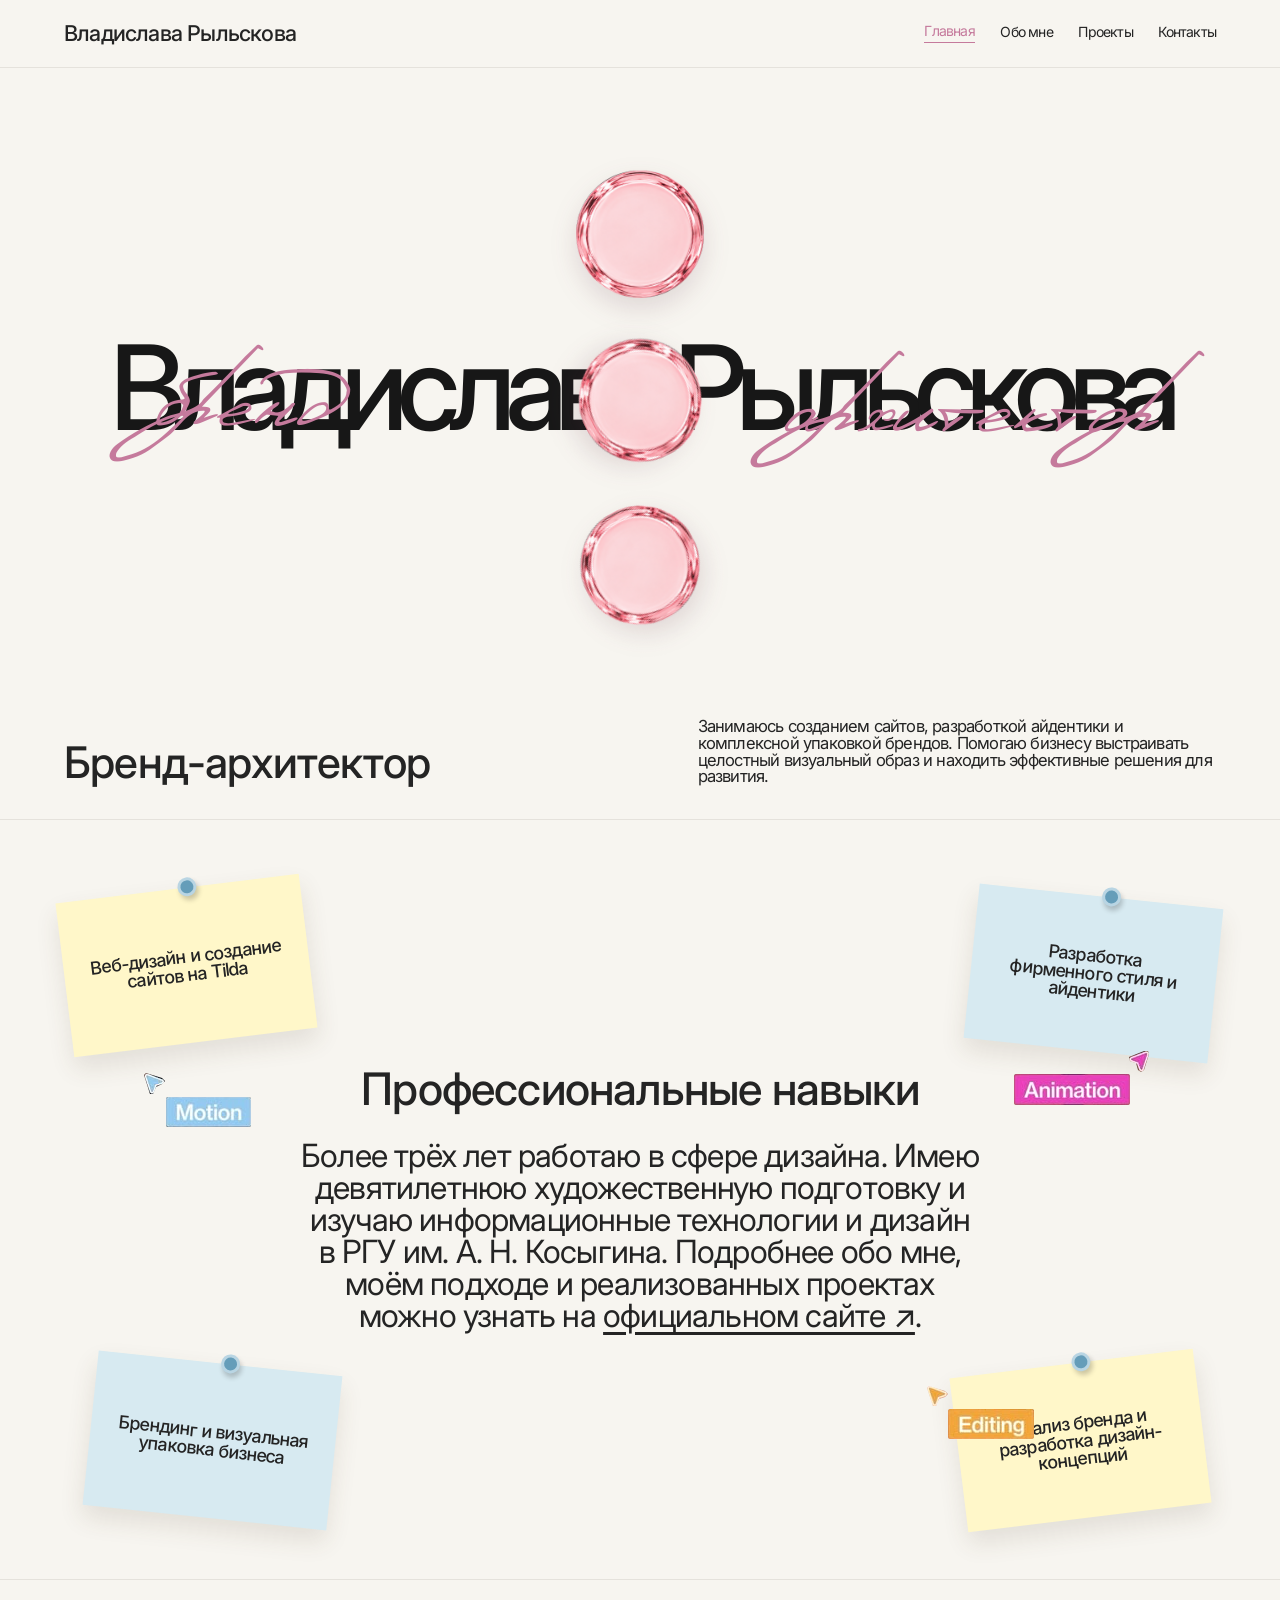
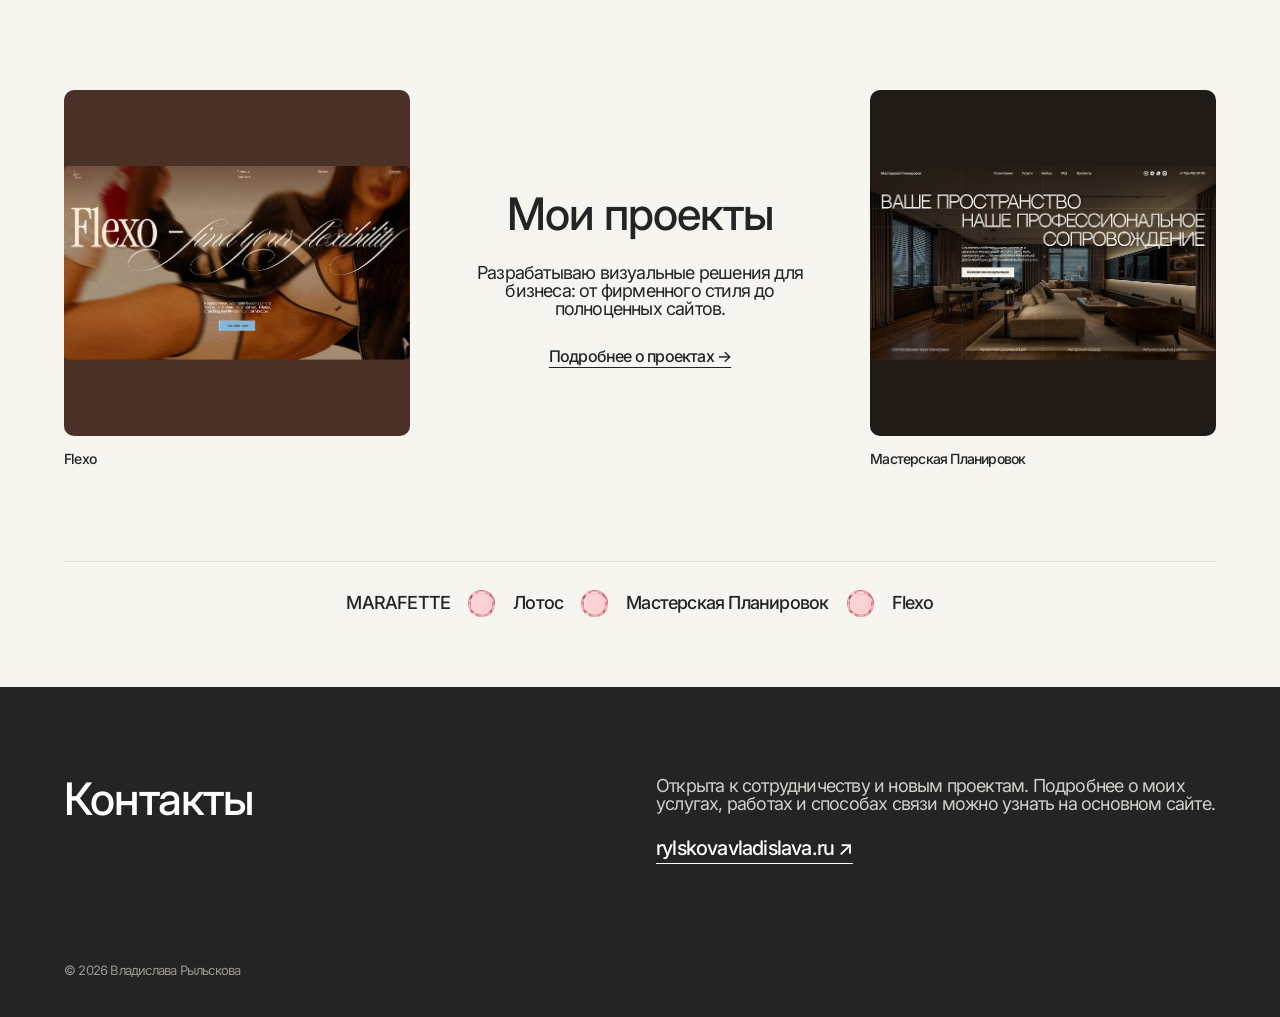
==== commit 643272c7: "Уточнить оформление главной и страницы обо мне" ====
--- a/index.html
+++ b/index.html
@@ -7,7 +7,7 @@
   <title>Бренд-архитектор Владислава Рыльскова — сайты и айдентика</title>
   <link rel="preconnect" href="https://fonts.googleapis.com">
   <link rel="preconnect" href="https://fonts.gstatic.com" crossorigin>
-  <link href="https://fonts.googleapis.com/css2?family=Inter:wght@400;500&family=Marck+Script&display=swap" rel="stylesheet">
+  <link href="https://fonts.googleapis.com/css2?family=Inter:wght@400;500&display=swap" rel="stylesheet">
   <link rel="stylesheet" href="css/style.css">
   <script src="js/site.js" defer></script>
 </head>
--- a/css/style.css
+++ b/css/style.css
@@ -1,3 +1,15 @@
+@font-face {
+    font-family: 'Denistina';
+    src: url('../fonts/denistina_en.ttf') format('truetype');
+    font-style: normal;
+    font-weight: 400;
+    font-display: swap;
+}
+
+:root {
+    --page-gutter: clamp(24px, 5vw, 88px);
+}
+
 /* ==================================
    ОБЩИЕ НАСТРОЙКИ
 ================================== */
@@ -54,7 +66,7 @@
     align-items: center;
     gap: 32px;
     min-height: 68px;
-    padding: 18px clamp(24px, 4vw, 68px);
+    padding: 18px var(--page-gutter);
     background-color: #F7F5F0;
     border-bottom: 1px solid #E5E2DC;
 }
@@ -102,7 +114,7 @@
     display: flex;
     flex-direction: column;
     min-height: min(820px, 100svh);
-    padding: 94px clamp(24px, 4vw, 68px) 34px;
+    padding: 94px var(--page-gutter) 34px;
     border-bottom: 1px solid #E5E2DC;
     overflow: hidden;
 }
@@ -132,10 +144,10 @@
     position: absolute;
     z-index: 2;
     color: #C57A9C;
-    font-family: 'Marck Script', cursive;
+    font-family: 'Denistina', cursive;
     font-size: clamp(48px, 7.2vw, 120px);
     line-height: 1;
-    letter-spacing: -0.035em;
+    letter-spacing: 0;
 }
 
 .hero-script-left {
@@ -157,18 +169,15 @@
     display: flex;
     flex-direction: column;
     align-items: center;
+    row-gap: clamp(30px, 3vw, 42px);
     transform: translate(-50%, -50%);
 }
 
 .crystal-stack img {
     display: block;
-    width: clamp(108px, 14vw, 218px);
+    width: clamp(90px, 10vw, 150px);
     height: auto;
     filter: drop-shadow(0 11px 13px rgba(95, 47, 66, 0.15));
-}
-
-.crystal-stack img + img {
-    margin-top: -16px;
 }
 
 .crystal-stack img:nth-child(2) {
@@ -207,9 +216,9 @@
 ================================== */
 
 .content-section {
-    max-width: 1380px;
+    max-width: none;
     margin: 0 auto;
-    padding: 96px clamp(24px, 4vw, 68px);
+    padding: 96px var(--page-gutter);
     scroll-margin-top: 70px;
 }
 
@@ -442,7 +451,7 @@
 ================================== */
 
 #contacts {
-    padding: 90px clamp(24px, 4vw, 68px) 40px;
+    padding: 90px var(--page-gutter) 40px;
     background-color: #242424;
     color: #FFFFFF;
     scroll-margin-top: 70px;
@@ -452,7 +461,7 @@
     display: grid;
     grid-template-columns: 1fr 1fr;
     gap: 32px;
-    max-width: 1244px;
+    max-width: none;
     margin: 0 auto;
 }
 
@@ -476,7 +485,7 @@
 }
 
 #contacts .copyright {
-    max-width: 1244px;
+    max-width: none;
     margin: 100px auto 0;
     color: #999590;
     font-size: 13px;
@@ -545,13 +554,13 @@
 @media (max-width: 600px) {
     #about {
         min-height: 100svh;
-        padding: 88px 20px 28px;
+        padding: 88px var(--page-gutter) 28px;
     }
 
     .hero-top {
         gap: 12px;
         min-height: 70px;
-        padding: 16px 20px;
+        padding: 16px var(--page-gutter);
     }
 
     .hero-top .site-name {
@@ -580,7 +589,7 @@
         flex-direction: column;
         align-items: stretch;
         gap: 0;
-        padding: 12px 20px 18px;
+        padding: 12px var(--page-gutter) 18px;
         background: #F7F5F0;
         border-bottom: 1px solid #E5E2DC;
         box-shadow: 0 12px 20px rgba(0, 0, 0, 0.08);
@@ -626,11 +635,7 @@
     }
 
     .crystal-stack img {
-        width: clamp(104px, 29vw, 150px);
-    }
-
-    .crystal-stack img + img {
-        margin-top: -7px;
+        width: clamp(76px, 22vw, 100px);
     }
 
     .hero-bottom {
@@ -648,7 +653,7 @@
     }
 
     .content-section {
-        padding: 70px 24px;
+        padding: 70px var(--page-gutter);
     }
 
     #skills {
@@ -729,7 +734,7 @@
     }
 
     #contacts {
-        padding: 70px 24px 40px;
+        padding: 70px var(--page-gutter) 40px;
     }
 
     #contacts h2 {
@@ -759,25 +764,26 @@
 
 /* Внутренние страницы */
 .inner-page {
-    max-width: 1244px;
+    max-width: none;
     min-height: calc(100svh - 68px);
     margin: 0 auto;
-    padding: 150px clamp(24px, 4vw, 68px) 100px;
+    padding: 150px var(--page-gutter) 100px;
     line-height: 1.5;
     letter-spacing: -0.025em;
 }
 
 .page-eyebrow {
-    margin: 0 0 18px;
+    margin: 0 0 10px;
     color: #A75F81;
-    font-size: 14px;
-    font-weight: 500;
-    letter-spacing: 0.08em;
-    text-transform: uppercase;
+    font-family: 'Denistina', cursive;
+    font-size: clamp(34px, 3.8vw, 54px);
+    font-weight: 400;
+    line-height: 1.1;
+    letter-spacing: 0;
 }
 
 .inner-page h1 {
-    max-width: 850px;
+    max-width: none;
     margin: 0 0 28px;
     font-size: clamp(42px, 6vw, 84px);
     line-height: 1.02;
@@ -875,7 +881,7 @@
 }
 
 .page-footer {
-    padding: 32px clamp(24px, 4vw, 68px);
+    padding: 32px var(--page-gutter);
     border-top: 1px solid #E5E2DC;
     color: #77736E;
     font-size: 14px;
@@ -887,12 +893,123 @@
     display: flex;
     justify-content: space-between;
     gap: 20px;
-    max-width: 1244px;
+    max-width: none;
     margin: 0 auto;
 }
 
 .page-footer a {
     color: inherit;
+}
+
+/* Страница «Обо мне»: заметки и направления работы */
+.about-page h1 {
+    font-size: clamp(38px, 5vw, 72px);
+}
+
+.about-page h1 span {
+    display: block;
+}
+
+.about-page .page-grid {
+    gap: clamp(28px, 4vw, 64px);
+    padding: 24px 12px;
+}
+
+.about-page .info-card {
+    position: relative;
+    min-height: 260px;
+    padding: 44px 38px 36px;
+    border: 0;
+    border-radius: 0;
+    background: #FFF7C9;
+    box-shadow: 0 12px 25px rgba(80, 65, 45, 0.12);
+    transform: rotate(-2deg);
+}
+
+.about-page .info-card:nth-child(2) {
+    background: #D7EAF1;
+    transform: rotate(2deg);
+}
+
+.about-page .info-card::before {
+    position: absolute;
+    top: -10px;
+    left: 50%;
+    width: 19px;
+    height: 19px;
+    border: 3px solid #B9D5E3;
+    border-radius: 50%;
+    background: #659DB9;
+    box-shadow: 2px 4px 5px rgba(0, 0, 0, 0.2);
+    content: '';
+}
+
+.about-page .services-section {
+    margin-top: 90px;
+    padding: clamp(46px, 5vw, 78px) 18px 18px;
+    border-radius: 18px;
+    background: #171717;
+    color: #fff;
+    text-align: center;
+}
+
+.services-section > h2 {
+    max-width: 800px;
+    margin: 0 auto 48px;
+    font-size: clamp(35px, 4vw, 58px);
+}
+
+.services-grid {
+    display: grid;
+    grid-template-columns: repeat(4, minmax(0, 1fr));
+    gap: 10px;
+    text-align: left;
+}
+
+.service-card {
+    display: flex;
+    min-height: 245px;
+    flex-direction: column;
+    align-items: flex-start;
+    padding: clamp(22px, 2vw, 32px);
+    border-radius: 12px;
+    background: #FFFEFB;
+    color: #242424;
+}
+
+.service-number {
+    margin-bottom: 30px;
+    font-size: clamp(32px, 3vw, 46px);
+    font-weight: 500;
+    letter-spacing: -0.06em;
+}
+
+.service-card h3 {
+    margin: auto 0 10px;
+    font-size: clamp(20px, 1.7vw, 27px);
+    line-height: 1.1;
+}
+
+.service-card p {
+    margin: 0;
+    font-size: 16px;
+    line-height: 1.4;
+    letter-spacing: -0.025em;
+}
+
+.services-link {
+    display: inline-block;
+    margin: 30px 0 12px;
+    padding-bottom: 4px;
+    border-bottom: 1px solid currentColor;
+    font-size: 18px;
+    text-decoration: none;
+}
+
+@media (max-width: 1100px) {
+    .services-grid {
+        grid-template-columns: repeat(2, minmax(0, 1fr));
+    }
 }
 
 @media (max-width: 700px) {
@@ -900,6 +1017,31 @@
         grid-template-columns: 1fr;
     }
 
+    .about-page h1 {
+        font-size: clamp(30px, 7vw, 44px);
+    }
+
+    .about-page .page-grid {
+        padding: 16px 6px;
+    }
+
+    .about-page .info-card {
+        min-height: 0;
+        padding: 40px 28px 30px;
+    }
+
+    .about-page .services-section {
+        margin-top: 62px;
+    }
+
+    .services-grid {
+        grid-template-columns: 1fr;
+    }
+
+    .service-card {
+        min-height: 205px;
+    }
+
     .inner-page {
         padding-top: 125px;
         padding-bottom: 70px;
